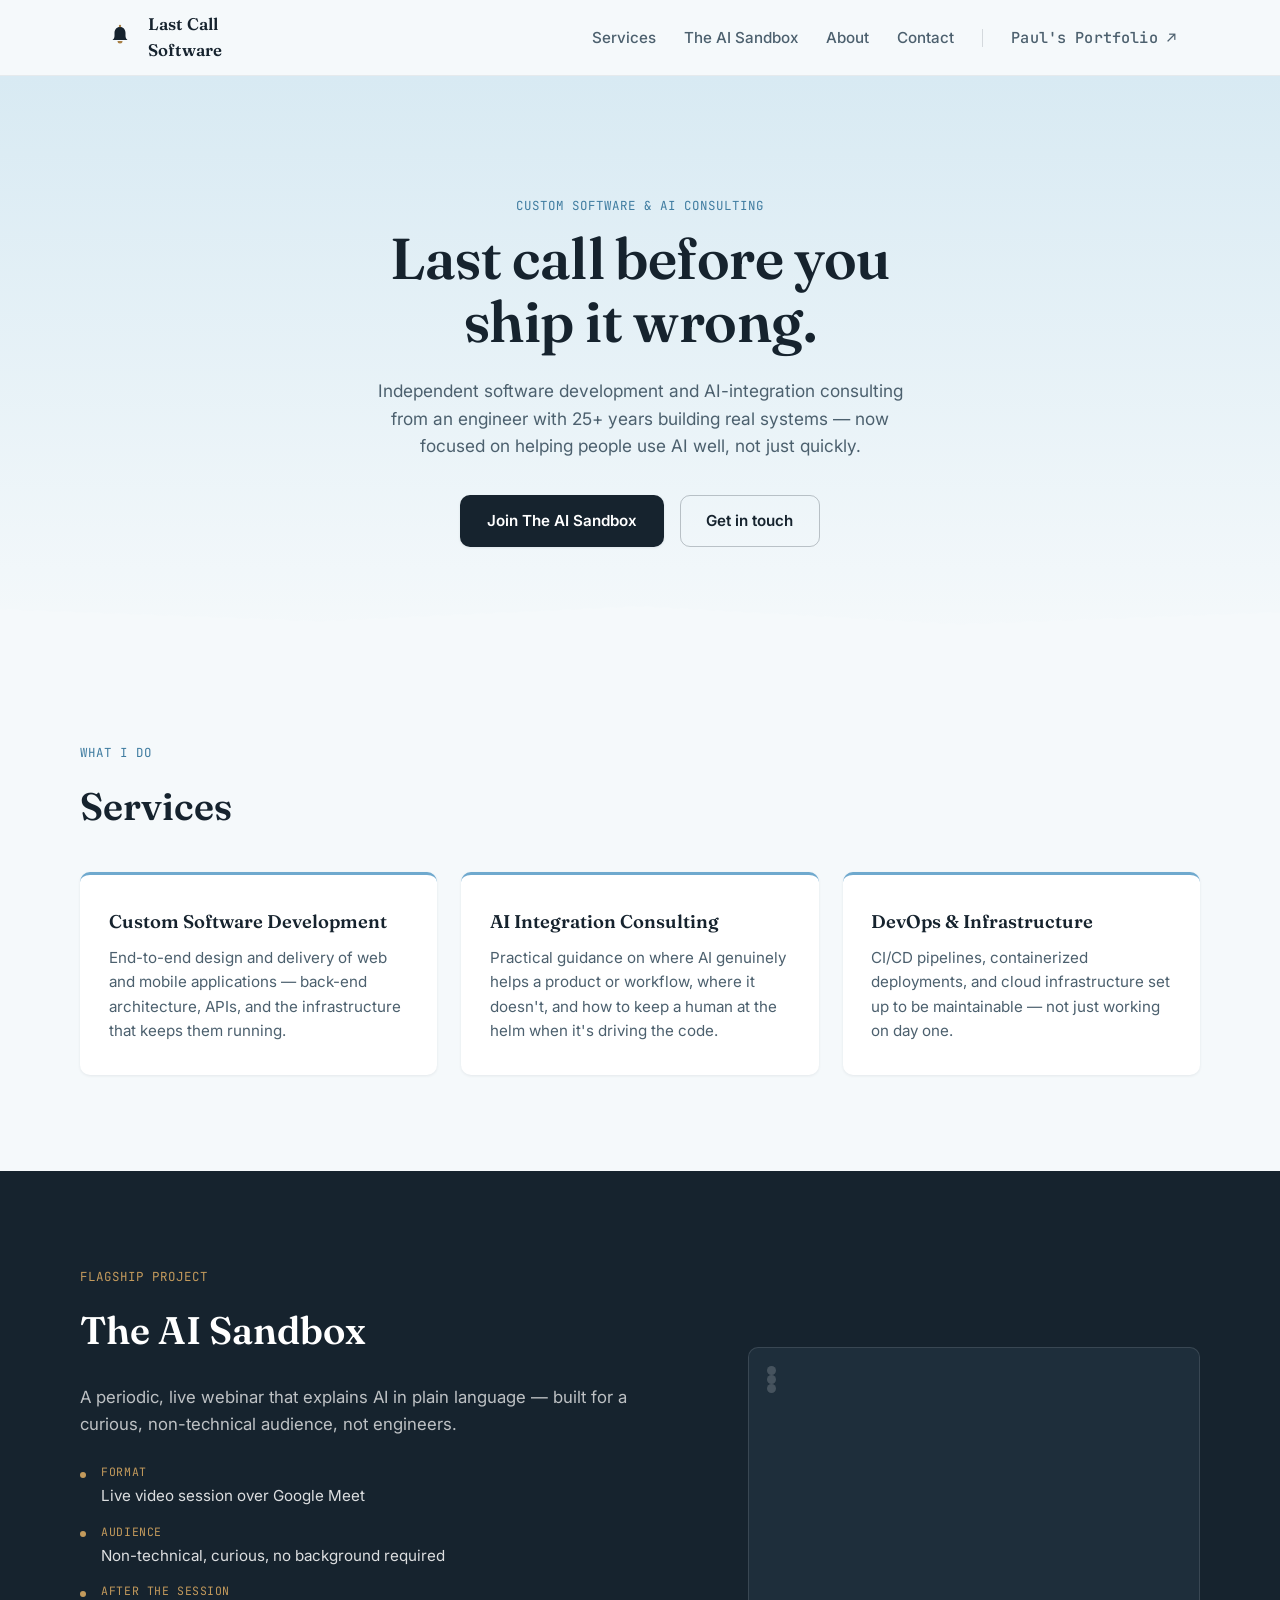
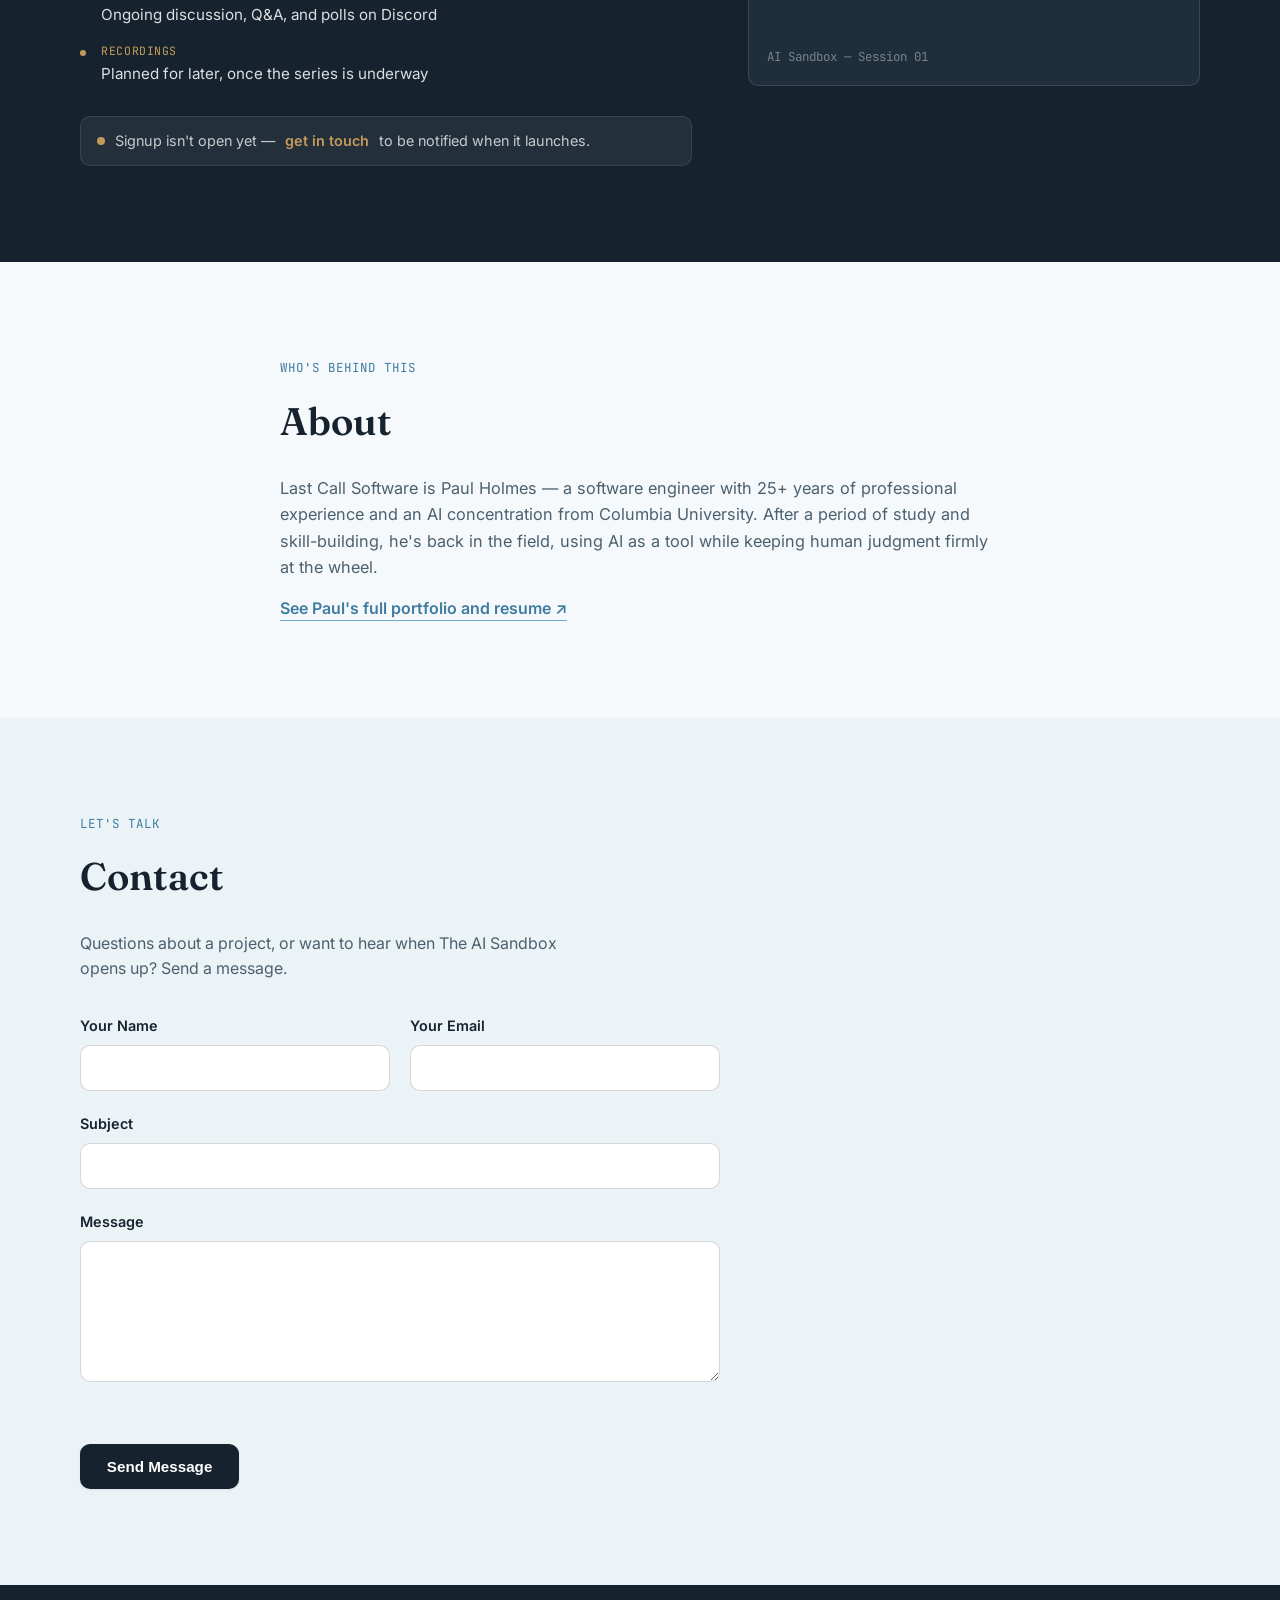
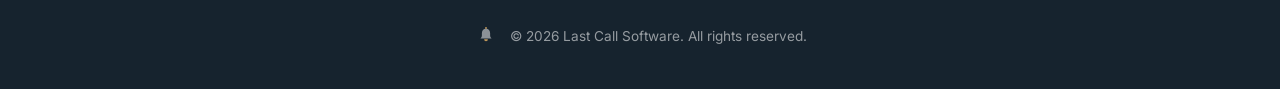
==== lastcallsoftware/index.html @ 6d175fcb "Initial commit: portfolio, lastcallsoftware, nginx" ====
<!DOCTYPE html>
<html lang="en">
<head>
<meta charset="utf-8">
<meta name="viewport" content="width=device-width, initial-scale=1.0">
<title>Last Call Software — Custom Software &amp; AI Consulting</title>
<meta name="description" content="Last Call Software: custom software development and AI-driven consulting, led by Paul Holmes. Home of The AI Sandbox webinar series.">

<link href="assets/img/lcs-icon-32x32.png" rel="icon">

<link rel="preconnect" href="https://fonts.googleapis.com">
<link rel="preconnect" href="https://fonts.gstatic.com" crossorigin>
<link href="https://fonts.googleapis.com/css2?family=Fraunces:opsz,wght@9..144,400;9..144,500;9..144,600;9..144,700&family=Inter:wght@400;500;600;700&family=JetBrains+Mono:wght@500&display=swap" rel="stylesheet">

<link href="assets/css/main.css" rel="stylesheet">

<meta name="backend-base-url" content="__BACKEND_BASE_URL__">
<meta name="turnstile-site-key" content="__TURNSTILE_SITE_KEY__">
<link rel="preconnect" href="https://challenges.cloudflare.com">
<script src="https://challenges.cloudflare.com/turnstile/v0/api.js" defer></script>
</head>
<body>

<a class="skip-link" href="#main">Skip to content</a>

<header class="site-header" id="header">
  <div class="header-inner">
    <a href="#top" class="brand">
      <span class="bell-mark" aria-hidden="true">
        <svg viewBox="0 0 64 64" class="bell-svg">
          <circle class="bell-ring bell-ring-1" cx="32" cy="24" r="14"></circle>
          <circle class="bell-ring bell-ring-2" cx="32" cy="24" r="14"></circle>
          <path class="bell-body" d="M32 10c-7 0-11 5.5-11 12v6c0 4-2 6-4 8h30c-2-2-4-4-4-8v-6c0-6.5-4-12-11-12z"></path>
          <circle class="bell-knob" cx="32" cy="8" r="2.4"></circle>
          <path class="bell-clapper" d="M27 38a5 5 0 0 0 10 0z"></path>
        </svg>
      </span>
      <span class="brand-word">
        <span class="brand-name">Last Call<br>Software</span>
      </span>
    </a>

    <nav class="site-nav" id="site-nav">
      <ul>
        <li><a href="#services">Services</a></li>
        <li><a href="#sandbox">The AI Sandbox</a></li>
        <li><a href="#about">About</a></li>
        <li><a href="#contact">Contact</a></li>
        <li class="nav-divider" aria-hidden="true"></li>
        <li><a href="https://pwholmes.lastcallsoftware.com" class="nav-external">Paul's Portfolio ↗</a></li>
      </ul>
    </nav>

    <button class="nav-toggle" id="nav-toggle" aria-label="Toggle menu" aria-expanded="false" aria-controls="site-nav">
      <span></span><span></span><span></span>
    </button>
  </div>
</header>

<main id="main">

  <!-- Hero -->
  <section class="hero" id="top">
    <div class="hero-inner">
      <p class="eyebrow">Custom software &amp; AI consulting</p>
      <h1 class="hero-headline">Last call before you<br>ship it wrong.</h1>
      <p class="hero-sub">
        Independent software development and AI-integration consulting from an engineer
        with 25+ years building real systems — now focused on helping people use AI
        well, not just quickly.
      </p>
      <div class="hero-actions">
        <a href="#sandbox" class="btn btn-primary">Join The AI Sandbox</a>
        <a href="#contact" class="btn btn-ghost">Get in touch</a>
      </div>
    </div>
    <div class="hero-wave" aria-hidden="true"></div>
  </section>

  <!-- Services -->
  <section class="section" id="services">
    <div class="section-inner">
      <p class="eyebrow">What I do</p>
      <h2 class="section-title">Services</h2>

      <div class="service-grid">
        <article class="service-card reveal">
          <h3>Custom Software Development</h3>
          <p>End-to-end design and delivery of web and mobile applications —
            back-end architecture, APIs, and the infrastructure that keeps
            them running.</p>
        </article>

        <article class="service-card reveal">
          <h3>AI Integration Consulting</h3>
          <p>Practical guidance on where AI genuinely helps a product or
            workflow, where it doesn't, and how to keep a human at the helm
            when it's driving the code.</p>
        </article>

        <article class="service-card reveal">
          <h3>DevOps &amp; Infrastructure</h3>
          <p>CI/CD pipelines, containerized deployments, and cloud
            infrastructure set up to be maintainable — not just working
            on day one.</p>
        </article>
      </div>
    </div>
  </section>

  <!-- The AI Sandbox -->
  <section class="section section-sandbox" id="sandbox">
    <div class="section-inner sandbox-inner">
      <div class="sandbox-copy">
        <p class="eyebrow">Flagship project</p>
        <h2 class="section-title">The AI Sandbox</h2>
        <p class="sandbox-lede">
          A periodic, live webinar that explains AI in plain language —
          built for a curious, non-technical audience, not engineers.
        </p>
        <ul class="sandbox-facts">
          <li><span class="fact-label">Format</span> Live video session over Google Meet</li>
          <li><span class="fact-label">Audience</span> Non-technical, curious, no background required</li>
          <li><span class="fact-label">After the session</span> Ongoing discussion, Q&amp;A, and polls on Discord</li>
          <li><span class="fact-label">Recordings</span> Planned for later, once the series is underway</li>
        </ul>
        <div class="sandbox-status">
          <span class="status-dot" aria-hidden="true"></span>
          Signup isn't open yet — <a href="#contact">get in touch</a> to be notified when it launches.
        </div>
      </div>
      <div class="sandbox-visual" aria-hidden="true">
        <div class="sandbox-frame">
          <div class="sandbox-frame-dot"></div>
          <div class="sandbox-frame-dot"></div>
          <div class="sandbox-frame-dot"></div>
          <div class="sandbox-frame-label">AI Sandbox — Session 01</div>
        </div>
      </div>
    </div>
  </section>

  <!-- About -->
  <section class="section" id="about">
    <div class="section-inner about-inner">
      <p class="eyebrow">Who's behind this</p>
      <h2 class="section-title">About</h2>
      <p class="about-text">
        Last Call Software is Paul Holmes — a software engineer with 25+ years
        of professional experience and an AI concentration from Columbia
        University. After a period of study and skill-building, he's back in
        the field, using AI as a tool while keeping human judgment firmly at
        the wheel.
      </p>
      <a href="https://pwholmes.lastcallsoftware.com" class="text-link">
        See Paul's full portfolio and resume ↗
      </a>
    </div>
  </section>

  <!-- Contact -->
  <section class="section section-contact" id="contact">
    <div class="section-inner">
      <p class="eyebrow">Let's talk</p>
      <h2 class="section-title">Contact</h2>
      <p class="contact-sub">Questions about a project, or want to hear when The AI Sandbox opens up? Send a message.</p>

      <form id="contact-form" class="contact-form">
        <div class="form-row">
          <div class="form-field">
            <label for="name-field">Your Name</label>
            <input type="text" name="name" id="name-field" required>
          </div>
          <div class="form-field">
            <label for="email-field">Your Email</label>
            <input type="email" name="email" id="email-field" required>
          </div>
        </div>

        <div class="form-field">
          <label for="subject-field">Subject</label>
          <input type="text" name="subject" id="subject-field" required>
        </div>

        <div class="form-field">
          <label for="message-field">Message</label>
          <textarea name="message" id="message-field" rows="6" required></textarea>
        </div>

        <div class="cf-turnstile" data-sitekey="__TURNSTILE_SITE_KEY__"></div>

        <div class="form-status">
          <div class="loading">Sending your message…</div>
          <div class="error-message"></div>
          <div class="sent-message">Your message has been sent. Thank you!</div>
        </div>

        <button type="submit" class="btn btn-primary">Send Message</button>
      </form>
    </div>
  </section>

</main>

<footer class="site-footer">
  <div class="footer-inner">
    <span class="bell-mark small" aria-hidden="true">
      <svg viewBox="0 0 64 64" class="bell-svg">
        <path class="bell-body" d="M32 10c-7 0-11 5.5-11 12v6c0 4-2 6-4 8h30c-2-2-4-4-4-8v-6c0-6.5-4-12-11-12z"></path>
        <circle class="bell-knob" cx="32" cy="8" r="2.4"></circle>
        <path class="bell-clapper" d="M27 38a5 5 0 0 0 10 0z"></path>
      </svg>
    </span>
    <p>© <span id="year"></span> Last Call Software. All rights reserved.</p>
  </div>
</footer>

<script src="assets/js/main.js"></script>
</body>
</html>
---- lastcallsoftware/assets/css/main.css ----
/* ==========================================================================
   Last Call Software — design tokens
   ========================================================================== */
:root {
  --color-bg:          #F5F9FB;
  --color-bg-alt:      #EBF3F7;
  --color-ink:         #16232E;
  --color-ink-soft:    #4C606E;
  --color-blue:        #6FA9CE;
  --color-blue-deep:   #3F7CA0;
  --color-blue-pale:   #D8EAF3;
  --color-brass:       #C39A5C;
  --color-brass-deep:  #A87F44;
  --color-white:       #FFFFFF;

  --font-display: "Fraunces", Georgia, serif;
  --font-body:    "Inter", -apple-system, sans-serif;
  --font-mono:    "JetBrains Mono", monospace;

  --radius: 10px;
  --shadow-sm: 0 1px 3px rgba(22, 35, 46, 0.08);
  --shadow-md: 0 8px 24px rgba(22, 35, 46, 0.10);
  --max-width: 1120px;
  --header-h: 76px;
}

* { box-sizing: border-box; }
html { scroll-behavior: smooth; scroll-padding-top: var(--header-h); }

body {
  margin: 0;
  font-family: var(--font-body);
  color: var(--color-ink);
  background: var(--color-bg);
  line-height: 1.6;
  -webkit-font-smoothing: antialiased;
}

h1, h2, h3 { font-family: var(--font-display); margin: 0; color: var(--color-ink); }

p { margin: 0 0 1em; color: var(--color-ink-soft); }
p:last-child { margin-bottom: 0; }

a { color: var(--color-blue-deep); text-decoration: none; }

.skip-link {
  position: absolute;
  left: -999px;
  top: 0;
  background: var(--color-ink);
  color: var(--color-white);
  padding: 0.75em 1.25em;
  z-index: 200;
}
.skip-link:focus { left: 1em; top: 1em; }

:focus-visible {
  outline: 2px solid var(--color-brass-deep);
  outline-offset: 3px;
}

/* ==========================================================================
   Header
   ========================================================================== */
.site-header {
  position: sticky;
  top: 0;
  z-index: 100;
  height: var(--header-h);
  background: rgba(245, 249, 251, 0.88);
  backdrop-filter: blur(10px);
  border-bottom: 1px solid rgba(22, 35, 46, 0.07);
}

.header-inner {
  max-width: var(--max-width);
  margin: 0 auto;
  height: 100%;
  padding: 0 24px;
  display: flex;
  align-items: center;
  justify-content: space-between;
  gap: 24px;
}

.brand {
  display: flex;
  align-items: center;
  gap: 12px;
  flex-shrink: 0;
}

.bell-mark { display: inline-flex; width: 32px; height: 32px; }
.bell-mark.small { width: 24px; height: 24px; }
.bell-svg { width: 100%; height: 100%; }

.bell-body { fill: var(--color-ink); }
.bell-knob { fill: var(--color-brass-deep); }
.bell-clapper { fill: var(--color-brass-deep); }

.bell-ring {
  fill: none;
  stroke: var(--color-brass);
  stroke-width: 1.4;
  opacity: 0;
  transform-origin: 32px 24px;
}

@media (prefers-reduced-motion: no-preference) {
  .bell-ring-1 { animation: ring-out 2.6s ease-out 0.6s 1; }
  .bell-ring-2 { animation: ring-out 2.6s ease-out 1.1s 1; }
}

@keyframes ring-out {
  0%   { opacity: 0.55; transform: scale(0.6); }
  100% { opacity: 0;    transform: scale(1.6); }
}

.brand-name {
  font-family: var(--font-display);
  font-weight: 600;
  font-size: 1.05rem;
  line-height: 1.15;
  color: var(--color-ink);
}

.site-nav ul {
  display: flex;
  align-items: center;
  gap: 28px;
  list-style: none;
  margin: 0;
  padding: 0;
}

.site-nav a {
  font-size: 0.95rem;
  font-weight: 500;
  color: var(--color-ink-soft);
  transition: color 0.15s ease;
}
.site-nav a:hover { color: var(--color-blue-deep); }

.nav-divider {
  width: 1px;
  height: 18px;
  background: rgba(22, 35, 46, 0.15);
}

.nav-external { font-family: var(--font-mono); font-size: 0.8rem; letter-spacing: 0.01em; }

.nav-toggle {
  display: none;
  flex-direction: column;
  justify-content: center;
  gap: 5px;
  width: 40px;
  height: 40px;
  background: none;
  border: none;
  cursor: pointer;
}
.nav-toggle span {
  display: block;
  width: 22px;
  height: 2px;
  background: var(--color-ink);
  transition: transform 0.2s ease, opacity 0.2s ease;
}

/* ==========================================================================
   Buttons
   ========================================================================== */
.btn {
  display: inline-flex;
  align-items: center;
  justify-content: center;
  padding: 0.85em 1.7em;
  border-radius: var(--radius);
  font-weight: 600;
  font-size: 0.95rem;
  border: 1.5px solid transparent;
  cursor: pointer;
  transition: transform 0.15s ease, box-shadow 0.15s ease, background 0.15s ease;
}
.btn:hover { transform: translateY(-1px); }

.btn-primary {
  background: var(--color-ink);
  color: var(--color-white);
  box-shadow: var(--shadow-sm);
}
.btn-primary:hover { background: #223342; box-shadow: var(--shadow-md); }

.btn-ghost {
  background: transparent;
  border-color: rgba(22, 35, 46, 0.25);
  color: var(--color-ink);
}
.btn-ghost:hover { border-color: var(--color-ink); }

/* ==========================================================================
   Hero
   ========================================================================== */
.hero {
  position: relative;
  padding: 120px 24px 100px;
  background: linear-gradient(180deg, var(--color-blue-pale) 0%, var(--color-bg) 100%);
  overflow: hidden;
}

.hero-inner {
  max-width: 760px;
  margin: 0 auto;
  text-align: center;
  position: relative;
  z-index: 2;
}

.eyebrow {
  font-family: var(--font-mono);
  font-size: 0.78rem;
  letter-spacing: 0.08em;
  text-transform: uppercase;
  color: var(--color-blue-deep);
  margin: 0 0 1em;
}

.hero-headline {
  font-size: clamp(2.4rem, 5vw, 3.6rem);
  font-weight: 600;
  line-height: 1.08;
  letter-spacing: -0.01em;
}

.hero-sub {
  margin: 1.4em auto 0;
  max-width: 560px;
  font-size: 1.08rem;
}

.hero-actions {
  margin-top: 2.2em;
  display: flex;
  justify-content: center;
  gap: 16px;
  flex-wrap: wrap;
}

.hero-wave {
  position: absolute;
  bottom: -1px;
  left: 0;
  right: 0;
  height: 60px;
  background: var(--color-bg);
  clip-path: polygon(0 100%, 100% 100%, 100% 40%, 75% 60%, 50% 30%, 25% 55%, 0 35%);
}

/* ==========================================================================
   Sections (generic)
   ========================================================================== */
.section { padding: 96px 24px; }
.section-inner { max-width: var(--max-width); margin: 0 auto; }

.section-title {
  font-size: clamp(1.9rem, 3vw, 2.4rem);
  font-weight: 600;
  margin-bottom: 0.6em;
}

/* ==========================================================================
   Services
   ========================================================================== */
.service-grid {
  margin-top: 2.2em;
  display: grid;
  grid-template-columns: repeat(3, 1fr);
  gap: 24px;
}

.service-card {
  background: var(--color-white);
  border-radius: var(--radius);
  padding: 2em 1.8em;
  box-shadow: var(--shadow-sm);
  border-top: 3px solid var(--color-blue);
  opacity: 0;
  transform: translateY(16px);
  transition: opacity 0.5s ease, transform 0.5s ease;
}
.service-card.in-view { opacity: 1; transform: translateY(0); }

.service-card h3 {
  font-size: 1.15rem;
  font-weight: 600;
  margin-bottom: 0.5em;
}

.service-card p { font-size: 0.95rem; margin: 0; }

/* ==========================================================================
   AI Sandbox
   ========================================================================== */
.section-sandbox {
  background: var(--color-ink);
  color: var(--color-white);
}
.section-sandbox .eyebrow { color: var(--color-brass); }
.section-sandbox .section-title { color: var(--color-white); }
.section-sandbox p { color: rgba(255,255,255,0.72); }

.sandbox-inner {
  display: grid;
  grid-template-columns: 1.15fr 0.85fr;
  gap: 56px;
  align-items: center;
}

.sandbox-lede { font-size: 1.05rem; }

.sandbox-facts {
  list-style: none;
  margin: 1.6em 0 1.8em;
  padding: 0;
  display: grid;
  gap: 0.9em;
}
.sandbox-facts li {
  padding-left: 1.4em;
  position: relative;
  font-size: 0.95rem;
  color: rgba(255,255,255,0.85);
}
.sandbox-facts li::before {
  content: "";
  position: absolute;
  left: 0;
  top: 0.55em;
  width: 6px;
  height: 6px;
  border-radius: 50%;
  background: var(--color-brass);
}
.fact-label {
  font-family: var(--font-mono);
  font-size: 0.72rem;
  letter-spacing: 0.05em;
  text-transform: uppercase;
  color: var(--color-brass);
  display: block;
  margin-bottom: 0.2em;
}

.sandbox-status {
  display: flex;
  align-items: center;
  gap: 10px;
  font-size: 0.9rem;
  color: rgba(255,255,255,0.75);
  padding: 0.9em 1.1em;
  background: rgba(255,255,255,0.06);
  border-radius: var(--radius);
  border: 1px solid rgba(255,255,255,0.1);
}
.sandbox-status a { color: var(--color-brass); font-weight: 600; }

.status-dot {
  width: 8px;
  height: 8px;
  border-radius: 50%;
  background: var(--color-brass);
  flex-shrink: 0;
}
@media (prefers-reduced-motion: no-preference) {
  .status-dot { animation: pulse 2s ease-in-out infinite; }
}
@keyframes pulse {
  0%, 100% { opacity: 1; }
  50% { opacity: 0.35; }
}

.sandbox-frame {
  background: #1E2E3B;
  border: 1px solid rgba(255,255,255,0.12);
  border-radius: var(--radius);
  padding: 18px;
  aspect-ratio: 4 / 3;
  display: flex;
  flex-direction: column;
}
.sandbox-frame-dot {
  width: 9px;
  height: 9px;
  border-radius: 50%;
  background: rgba(255,255,255,0.18);
  display: inline-block;
  margin-right: 6px;
}
.sandbox-frame-label {
  margin-top: auto;
  font-family: var(--font-mono);
  font-size: 0.78rem;
  color: rgba(255,255,255,0.4);
}

/* ==========================================================================
   About
   ========================================================================== */
.about-inner { max-width: 720px; }
.about-text { font-size: 1.02rem; }
.text-link {
  font-weight: 600;
  border-bottom: 1.5px solid var(--color-blue);
  padding-bottom: 2px;
}

/* ==========================================================================
   Contact
   ========================================================================== */
.section-contact { background: var(--color-bg-alt); }
.contact-sub { max-width: 520px; margin-bottom: 2em; }

.contact-form {
  max-width: 640px;
  display: grid;
  gap: 1.3em;
}

.form-row {
  display: grid;
  grid-template-columns: 1fr 1fr;
  gap: 1.3em;
}

.form-field { display: grid; gap: 0.5em; }
.form-field label { font-size: 0.9rem; font-weight: 600; color: var(--color-ink); }

.form-field input,
.form-field textarea {
  font-family: var(--font-body);
  font-size: 0.98rem;
  padding: 0.8em 1em;
  border: 1.5px solid rgba(22, 35, 46, 0.18);
  border-radius: var(--radius);
  background: var(--color-white);
  color: var(--color-ink);
  resize: vertical;
}
.form-field input:focus,
.form-field textarea:focus {
  border-color: var(--color-blue-deep);
  outline: none;
}

.form-status .loading,
.form-status .error-message,
.form-status .sent-message {
  display: none;
  font-size: 0.9rem;
  padding: 0.7em 1em;
  border-radius: var(--radius);
}
.form-status .loading { background: var(--color-blue-pale); color: var(--color-blue-deep); }
.form-status .error-message { background: #FBE3E3; color: #A23636; }
.form-status .sent-message { background: #DFF3E6; color: #2E7D4F; }

.contact-form button { justify-self: start; }

/* ==========================================================================
   Footer
   ========================================================================== */
.site-footer {
  padding: 40px 24px;
  background: var(--color-ink);
}
.footer-inner {
  max-width: var(--max-width);
  margin: 0 auto;
  display: flex;
  align-items: center;
  justify-content: center;
  gap: 12px;
}
.footer-inner .bell-body { fill: rgba(255,255,255,0.5); }
.footer-inner .bell-knob,
.footer-inner .bell-clapper { fill: var(--color-brass); }
.footer-inner p { color: rgba(255,255,255,0.55); font-size: 0.85rem; margin: 0; }

/* ==========================================================================
   Responsive
   ========================================================================== */
@media (max-width: 900px) {
  .sandbox-inner { grid-template-columns: 1fr; }
  .sandbox-visual { order: -1; max-width: 320px; }
  .service-grid { grid-template-columns: 1fr; }
}

@media (max-width: 760px) {
  .site-nav {
    position: fixed;
    inset: var(--header-h) 0 auto 0;
    background: var(--color-bg);
    border-bottom: 1px solid rgba(22, 35, 46, 0.08);
    transform: translateY(-8px);
    opacity: 0;
    pointer-events: none;
    transition: opacity 0.2s ease, transform 0.2s ease;
  }
  .site-nav.open {
    opacity: 1;
    transform: translateY(0);
    pointer-events: auto;
  }
  .site-nav ul {
    flex-direction: column;
    align-items: flex-start;
    padding: 20px 24px 28px;
    gap: 18px;
  }
  .nav-divider { display: none; }
  .nav-toggle { display: flex; }

  .hero { padding: 96px 20px 80px; }
  .form-row { grid-template-columns: 1fr; }
}
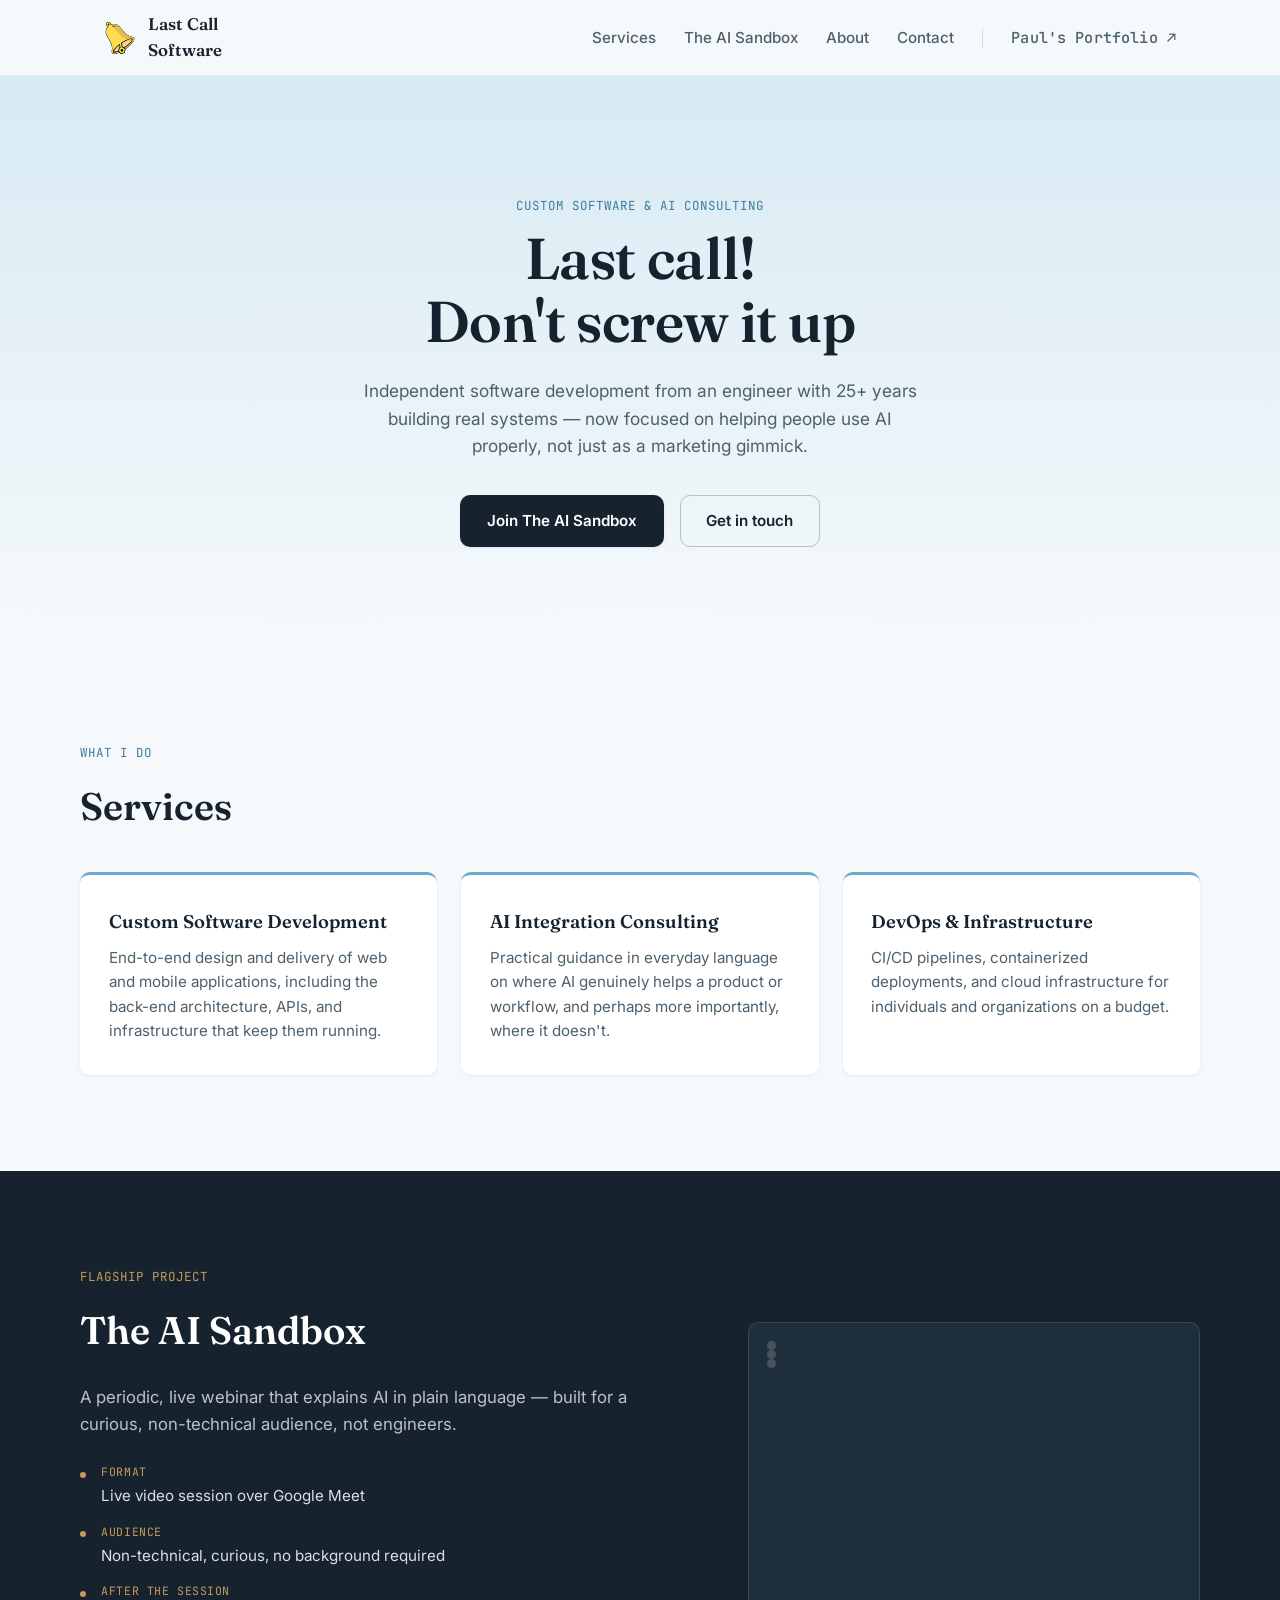
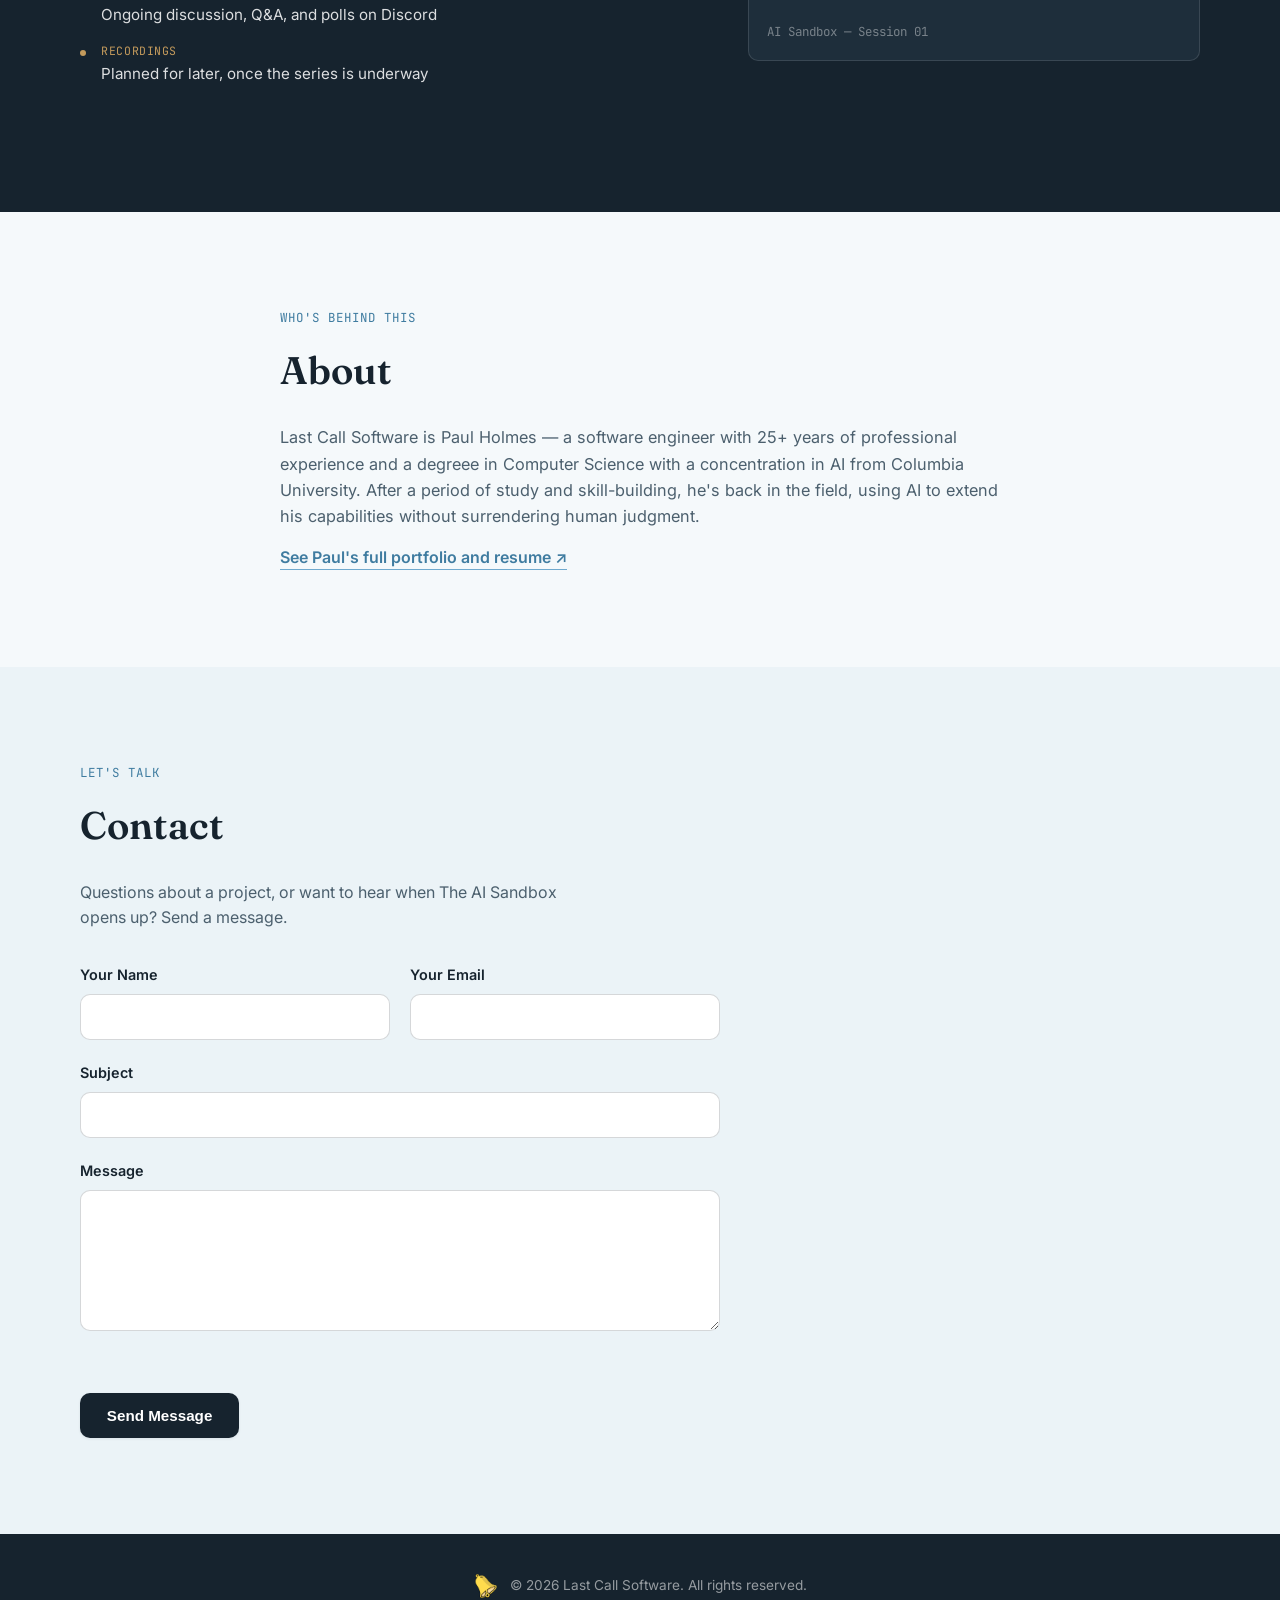
==== commit b8cd50a4: "update company website" ====
--- a/lastcallsoftware/index.html
+++ b/lastcallsoftware/index.html
@@ -27,13 +27,7 @@
   <div class="header-inner">
     <a href="#top" class="brand">
       <span class="bell-mark" aria-hidden="true">
-        <svg viewBox="0 0 64 64" class="bell-svg">
-          <circle class="bell-ring bell-ring-1" cx="32" cy="24" r="14"></circle>
-          <circle class="bell-ring bell-ring-2" cx="32" cy="24" r="14"></circle>
-          <path class="bell-body" d="M32 10c-7 0-11 5.5-11 12v6c0 4-2 6-4 8h30c-2-2-4-4-4-8v-6c0-6.5-4-12-11-12z"></path>
-          <circle class="bell-knob" cx="32" cy="8" r="2.4"></circle>
-          <path class="bell-clapper" d="M27 38a5 5 0 0 0 10 0z"></path>
-        </svg>
+        <img src="assets/img/lcs-icon-32x32.png" alt="" class="bell-svg">
       </span>
       <span class="brand-word">
         <span class="brand-name">Last Call<br>Software</span>
@@ -63,11 +57,11 @@
   <section class="hero" id="top">
     <div class="hero-inner">
       <p class="eyebrow">Custom software &amp; AI consulting</p>
-      <h1 class="hero-headline">Last call before you<br>ship it wrong.</h1>
+      <h1 class="hero-headline">Last call!<br>Don't screw it up</h1>
       <p class="hero-sub">
-        Independent software development and AI-integration consulting from an engineer
-        with 25+ years building real systems — now focused on helping people use AI
-        well, not just quickly.
+        Independent software development from an engineer with 25+ years building
+        real systems — now focused on helping people use AI properly, not just as
+        a marketing gimmick.
       </p>
       <div class="hero-actions">
         <a href="#sandbox" class="btn btn-primary">Join The AI Sandbox</a>
@@ -86,23 +80,21 @@
       <div class="service-grid">
         <article class="service-card reveal">
           <h3>Custom Software Development</h3>
-          <p>End-to-end design and delivery of web and mobile applications —
-            back-end architecture, APIs, and the infrastructure that keeps
-            them running.</p>
+          <p>End-to-end design and delivery of web and mobile applications, 
+            including the back-end architecture, APIs, and infrastructure 
+            that keep them running.</p>
         </article>
 
         <article class="service-card reveal">
           <h3>AI Integration Consulting</h3>
-          <p>Practical guidance on where AI genuinely helps a product or
-            workflow, where it doesn't, and how to keep a human at the helm
-            when it's driving the code.</p>
+          <p>Practical guidance in everyday language on where AI genuinely helps
+            a product or workflow, and perhaps more importantly, where it doesn't.</p>
         </article>
 
         <article class="service-card reveal">
           <h3>DevOps &amp; Infrastructure</h3>
-          <p>CI/CD pipelines, containerized deployments, and cloud
-            infrastructure set up to be maintainable — not just working
-            on day one.</p>
+          <p>CI/CD pipelines, containerized deployments, and cloud infrastructure 
+            for individuals and organizations on a budget.</p>
         </article>
       </div>
     </div>
@@ -124,10 +116,6 @@
           <li><span class="fact-label">After the session</span> Ongoing discussion, Q&amp;A, and polls on Discord</li>
           <li><span class="fact-label">Recordings</span> Planned for later, once the series is underway</li>
         </ul>
-        <div class="sandbox-status">
-          <span class="status-dot" aria-hidden="true"></span>
-          Signup isn't open yet — <a href="#contact">get in touch</a> to be notified when it launches.
-        </div>
       </div>
       <div class="sandbox-visual" aria-hidden="true">
         <div class="sandbox-frame">
@@ -147,10 +135,10 @@
       <h2 class="section-title">About</h2>
       <p class="about-text">
         Last Call Software is Paul Holmes — a software engineer with 25+ years
-        of professional experience and an AI concentration from Columbia
-        University. After a period of study and skill-building, he's back in
-        the field, using AI as a tool while keeping human judgment firmly at
-        the wheel.
+        of professional experience and a degreee in Computer Science with a 
+        concentration in AI from Columbia University.
+        After a period of study and skill-building, he's back in the field,
+        using AI to extend his capabilities without surrendering human judgment.
       </p>
       <a href="https://pwholmes.lastcallsoftware.com" class="text-link">
         See Paul's full portfolio and resume ↗
@@ -205,11 +193,7 @@
 <footer class="site-footer">
   <div class="footer-inner">
     <span class="bell-mark small" aria-hidden="true">
-      <svg viewBox="0 0 64 64" class="bell-svg">
-        <path class="bell-body" d="M32 10c-7 0-11 5.5-11 12v6c0 4-2 6-4 8h30c-2-2-4-4-4-8v-6c0-6.5-4-12-11-12z"></path>
-        <circle class="bell-knob" cx="32" cy="8" r="2.4"></circle>
-        <path class="bell-clapper" d="M27 38a5 5 0 0 0 10 0z"></path>
-      </svg>
+      <img src="assets/img/lcs-icon-32x32.png" alt="" class="bell-svg">
     </span>
     <p>© <span id="year"></span> Last Call Software. All rights reserved.</p>
   </div>
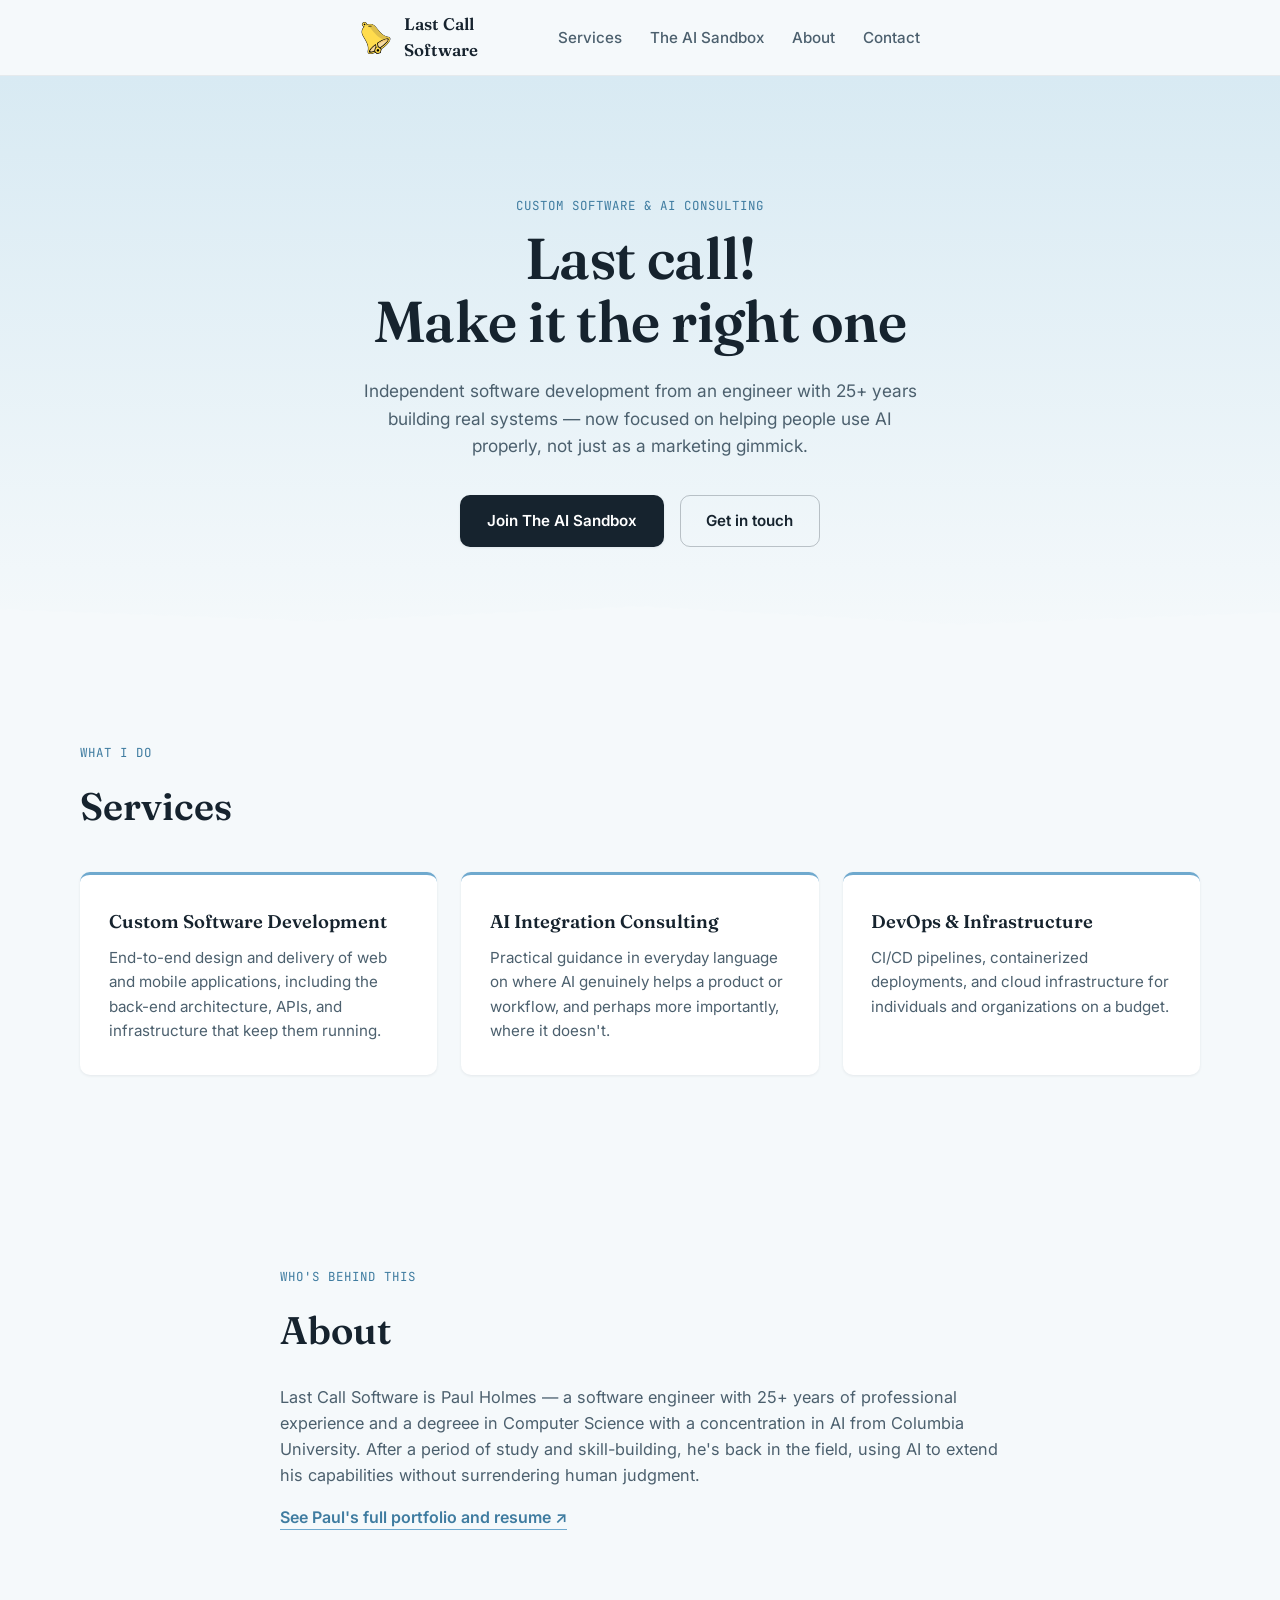
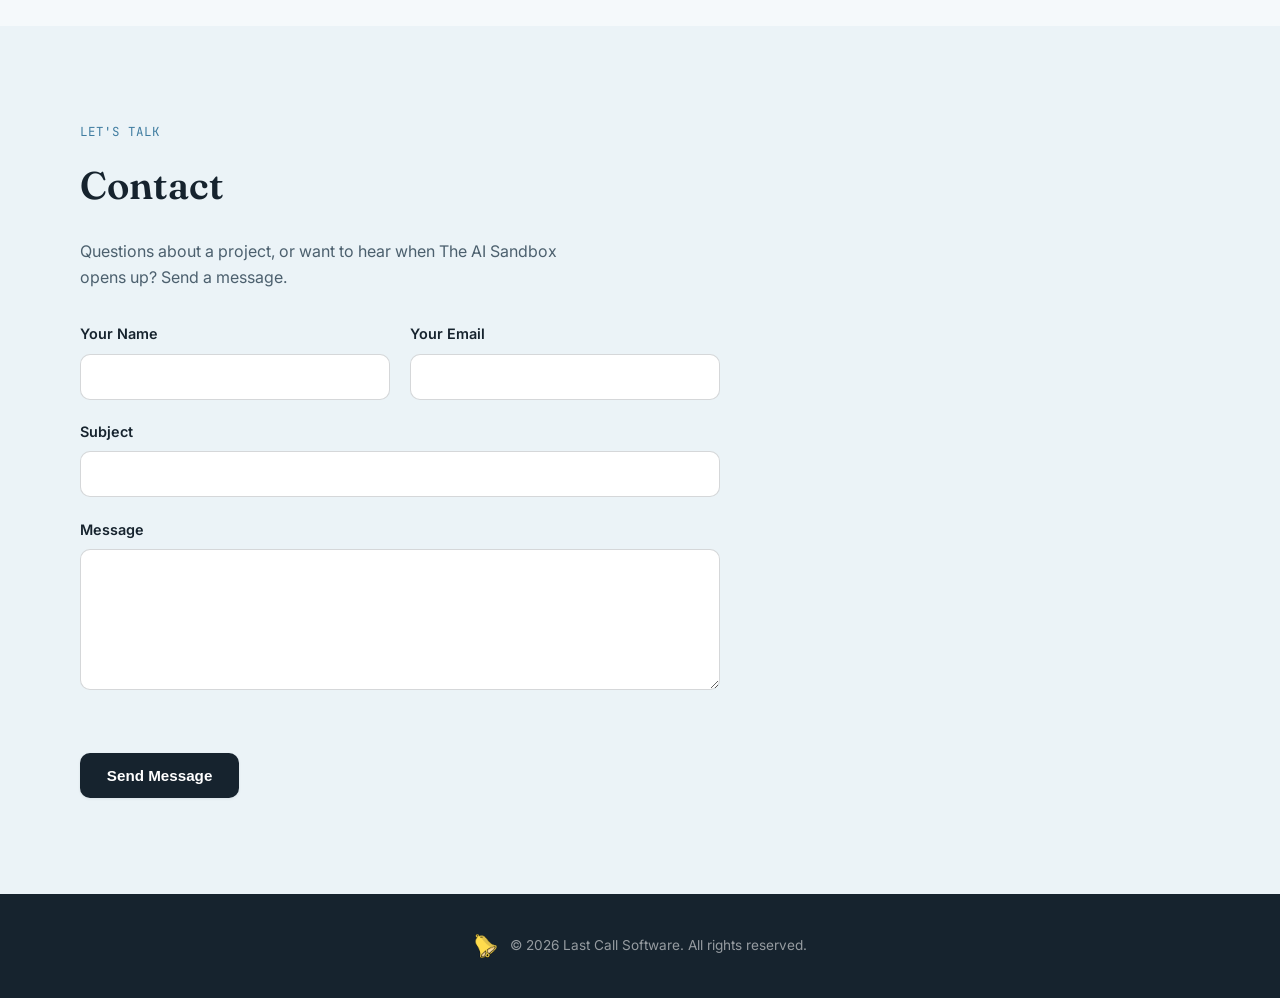
==== commit 73d47db1: "Add AI Sandbox page with episode archive and styling" ====
--- a/lastcallsoftware/index.html
+++ b/lastcallsoftware/index.html
@@ -3,7 +3,7 @@
 <head>
 <meta charset="utf-8">
 <meta name="viewport" content="width=device-width, initial-scale=1.0">
-<title>Last Call Software — Custom Software &amp; AI Consulting</title>
+<title>Last Call Software — Custom Software & AI Consulting</title>
 <meta name="description" content="Last Call Software: custom software development and AI-driven consulting, led by Paul Holmes. Home of The AI Sandbox webinar series.">
 
 <link href="assets/img/lcs-icon-32x32.png" rel="icon">
@@ -37,11 +37,9 @@
     <nav class="site-nav" id="site-nav">
       <ul>
         <li><a href="#services">Services</a></li>
-        <li><a href="#sandbox">The AI Sandbox</a></li>
+        <li><a href="ai-sandbox.html">The AI Sandbox</a></li>
         <li><a href="#about">About</a></li>
         <li><a href="#contact">Contact</a></li>
-        <li class="nav-divider" aria-hidden="true"></li>
-        <li><a href="https://pwholmes.lastcallsoftware.com" class="nav-external">Paul's Portfolio ↗</a></li>
       </ul>
     </nav>
 
@@ -56,15 +54,15 @@
   <!-- Hero -->
   <section class="hero" id="top">
     <div class="hero-inner">
-      <p class="eyebrow">Custom software &amp; AI consulting</p>
-      <h1 class="hero-headline">Last call!<br>Don't screw it up</h1>
+      <p class="eyebrow">Custom software & AI consulting</p>
+      <h1 class="hero-headline">Last call!<br>Make it the right one</h1>
       <p class="hero-sub">
         Independent software development from an engineer with 25+ years building
         real systems — now focused on helping people use AI properly, not just as
         a marketing gimmick.
       </p>
       <div class="hero-actions">
-        <a href="#sandbox" class="btn btn-primary">Join The AI Sandbox</a>
+        <a href="ai-sandbox.html" class="btn btn-primary">Join The AI Sandbox</a>
         <a href="#contact" class="btn btn-ghost">Get in touch</a>
       </div>
     </div>
@@ -92,38 +90,10 @@
         </article>
 
         <article class="service-card reveal">
-          <h3>DevOps &amp; Infrastructure</h3>
+          <h3>DevOps & Infrastructure</h3>
           <p>CI/CD pipelines, containerized deployments, and cloud infrastructure 
             for individuals and organizations on a budget.</p>
         </article>
-      </div>
-    </div>
-  </section>
-
-  <!-- The AI Sandbox -->
-  <section class="section section-sandbox" id="sandbox">
-    <div class="section-inner sandbox-inner">
-      <div class="sandbox-copy">
-        <p class="eyebrow">Flagship project</p>
-        <h2 class="section-title">The AI Sandbox</h2>
-        <p class="sandbox-lede">
-          A periodic, live webinar that explains AI in plain language —
-          built for a curious, non-technical audience, not engineers.
-        </p>
-        <ul class="sandbox-facts">
-          <li><span class="fact-label">Format</span> Live video session over Google Meet</li>
-          <li><span class="fact-label">Audience</span> Non-technical, curious, no background required</li>
-          <li><span class="fact-label">After the session</span> Ongoing discussion, Q&amp;A, and polls on Discord</li>
-          <li><span class="fact-label">Recordings</span> Planned for later, once the series is underway</li>
-        </ul>
-      </div>
-      <div class="sandbox-visual" aria-hidden="true">
-        <div class="sandbox-frame">
-          <div class="sandbox-frame-dot"></div>
-          <div class="sandbox-frame-dot"></div>
-          <div class="sandbox-frame-dot"></div>
-          <div class="sandbox-frame-label">AI Sandbox — Session 01</div>
-        </div>
       </div>
     </div>
   </section>
--- a/lastcallsoftware/assets/css/main.css
+++ b/lastcallsoftware/assets/css/main.css
@@ -79,8 +79,8 @@
   padding: 0 24px;
   display: flex;
   align-items: center;
-  justify-content: space-between;
-  gap: 24px;
+  justify-content: center;
+  gap: 32px;
 }
 
 .brand {
@@ -122,6 +122,10 @@
   font-size: 1.05rem;
   line-height: 1.15;
   color: var(--color-ink);
+}
+
+.site-nav {
+  margin-left: 48px;
 }
 
 .site-nav ul {
@@ -199,6 +203,13 @@
 }
 .btn-ghost:hover { border-color: var(--color-ink); }
 
+.btn-brass {
+  background: var(--color-brass);
+  color: var(--color-ink);
+  box-shadow: var(--shadow-sm);
+}
+.btn-brass:hover { background: var(--color-brass-deep); box-shadow: var(--shadow-md); }
+
 /* ==========================================================================
    Hero
    ========================================================================== */
@@ -318,6 +329,10 @@
 }
 
 .sandbox-lede { font-size: 1.05rem; }
+
+.sandbox-cta {
+  margin-top: 1.4em !important;
+}
 
 .sandbox-facts {
   list-style: none;
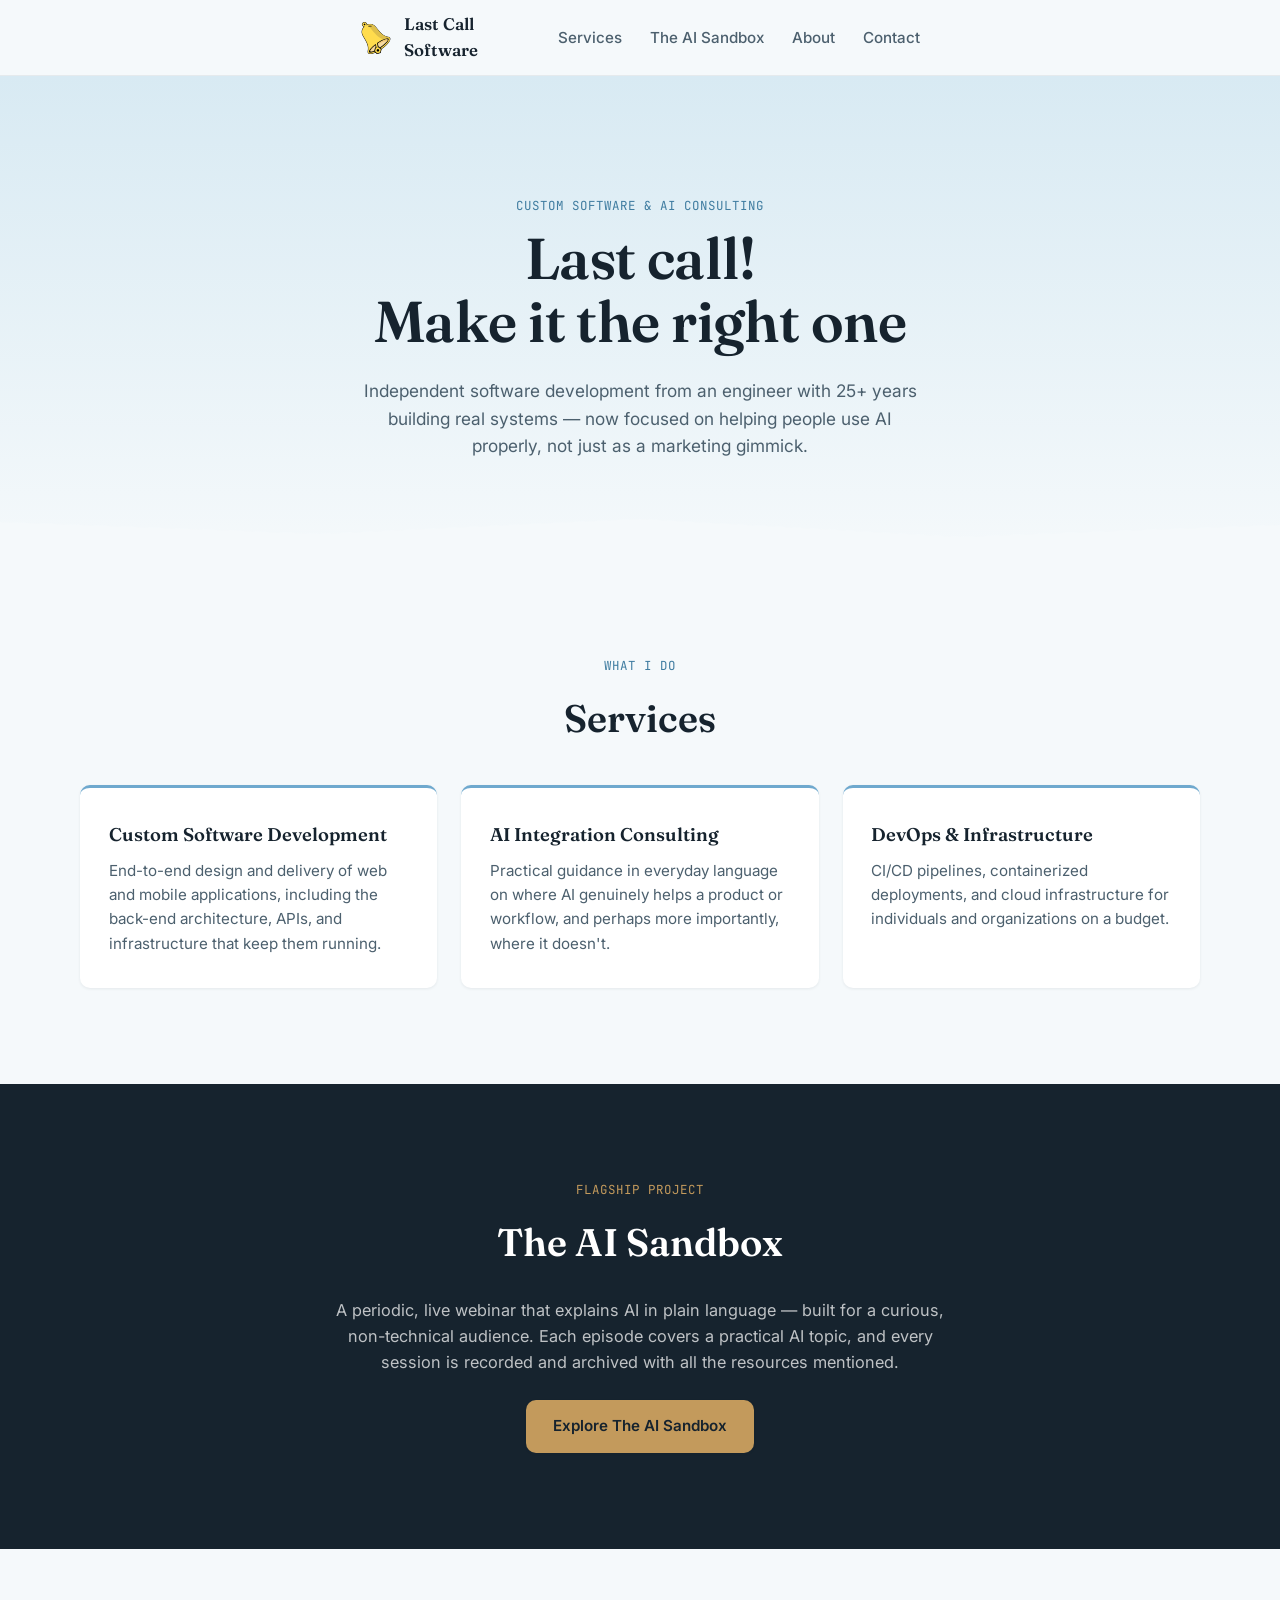
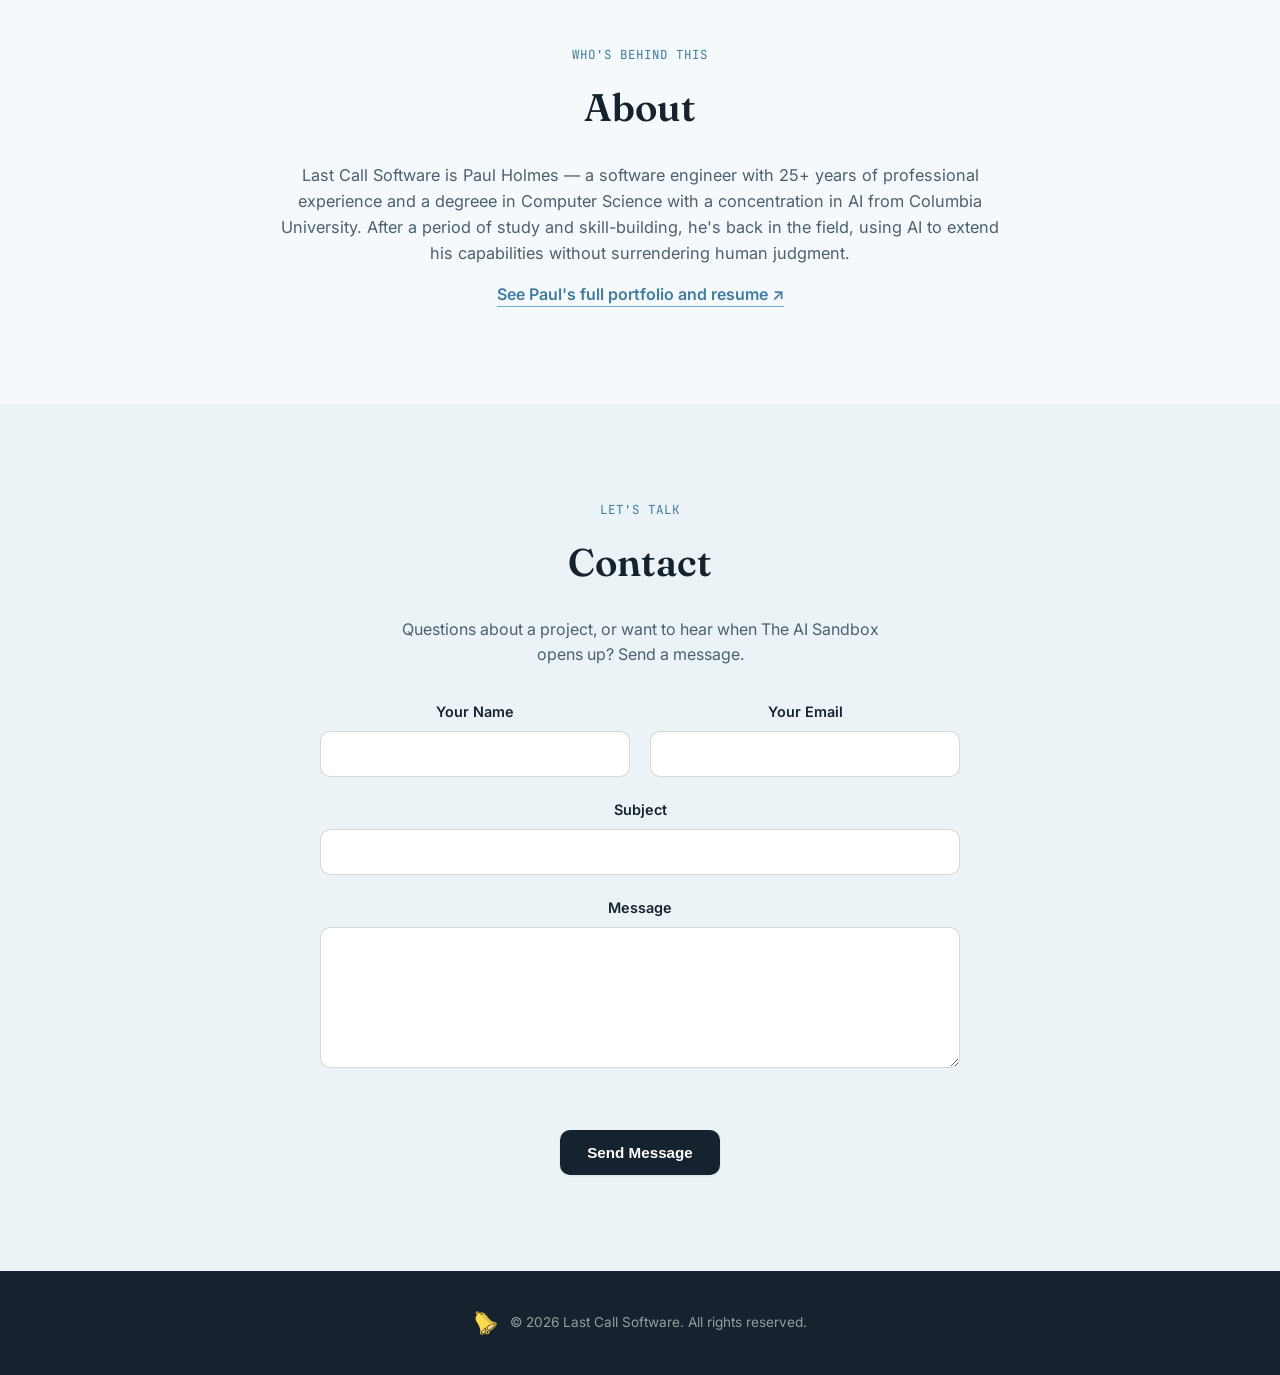
==== commit 53b7be08: "Refactor AI Sandbox links and add new section with styling; update favicon" ====
--- a/lastcallsoftware/index.html
+++ b/lastcallsoftware/index.html
@@ -37,7 +37,7 @@
     <nav class="site-nav" id="site-nav">
       <ul>
         <li><a href="#services">Services</a></li>
-        <li><a href="ai-sandbox.html">The AI Sandbox</a></li>
+        <li><a href="#sandbox">The AI Sandbox</a></li>
         <li><a href="#about">About</a></li>
         <li><a href="#contact">Contact</a></li>
       </ul>
@@ -61,10 +61,6 @@
         real systems — now focused on helping people use AI properly, not just as
         a marketing gimmick.
       </p>
-      <div class="hero-actions">
-        <a href="ai-sandbox.html" class="btn btn-primary">Join The AI Sandbox</a>
-        <a href="#contact" class="btn btn-ghost">Get in touch</a>
-      </div>
     </div>
     <div class="hero-wave" aria-hidden="true"></div>
   </section>
@@ -95,6 +91,20 @@
             for individuals and organizations on a budget.</p>
         </article>
       </div>
+    </div>
+  </section>
+
+  <!-- The AI Sandbox -->
+  <section class="section section-sandbox-feat" id="sandbox">
+    <div class="section-inner">
+      <p class="eyebrow">Flagship project</p>
+      <h2 class="section-title">The AI Sandbox</h2>
+      <p class="sandbox-lead">
+        A periodic, live webinar that explains AI in plain language — built for a
+        curious, non-technical audience. Each episode covers a practical AI topic,
+        and every session is recorded and archived with all the resources mentioned.
+      </p>
+      <a href="ai-sandbox.html" class="btn btn-brass">Explore The AI Sandbox</a>
     </div>
   </section>
 
--- a/lastcallsoftware/assets/css/main.css
+++ b/lastcallsoftware/assets/css/main.css
@@ -283,7 +283,9 @@
 /* ==========================================================================
    Services
    ========================================================================== */
+#services { text-align: center; }
 .service-grid {
+  text-align: left;
   margin-top: 2.2em;
   display: grid;
   grid-template-columns: repeat(3, 1fr);
@@ -420,8 +422,27 @@
 }
 
 /* ==========================================================================
+   The AI Sandbox (featured on homepage)
+   ========================================================================== */
+.section-sandbox-feat {
+  background: var(--color-ink);
+  text-align: center;
+}
+.section-sandbox-feat .eyebrow { color: var(--color-brass); }
+.section-sandbox-feat .section-title { color: var(--color-white); }
+.section-sandbox-feat p { color: rgba(255,255,255,0.72); }
+.section-sandbox-feat .btn { margin-top: 0.6em; }
+.sandbox-lead {
+  max-width: 640px;
+  margin-left: auto;
+  margin-right: auto;
+  font-size: 1.02rem;
+}
+
+/* ==========================================================================
    About
    ========================================================================== */
+#about { text-align: center; }
 .about-inner { max-width: 720px; }
 .about-text { font-size: 1.02rem; }
 .text-link {
@@ -433,11 +454,13 @@
 /* ==========================================================================
    Contact
    ========================================================================== */
+#contact { text-align: center; }
 .section-contact { background: var(--color-bg-alt); }
-.contact-sub { max-width: 520px; margin-bottom: 2em; }
+.contact-sub { max-width: 520px; margin-bottom: 2em; margin-left: auto; margin-right: auto; }
 
 .contact-form {
   max-width: 640px;
+  margin: 0 auto;
   display: grid;
   gap: 1.3em;
 }
@@ -480,7 +503,7 @@
 .form-status .error-message { background: #FBE3E3; color: #A23636; }
 .form-status .sent-message { background: #DFF3E6; color: #2E7D4F; }
 
-.contact-form button { justify-self: start; }
+.contact-form button { justify-self: center; }
 
 /* ==========================================================================
    Footer
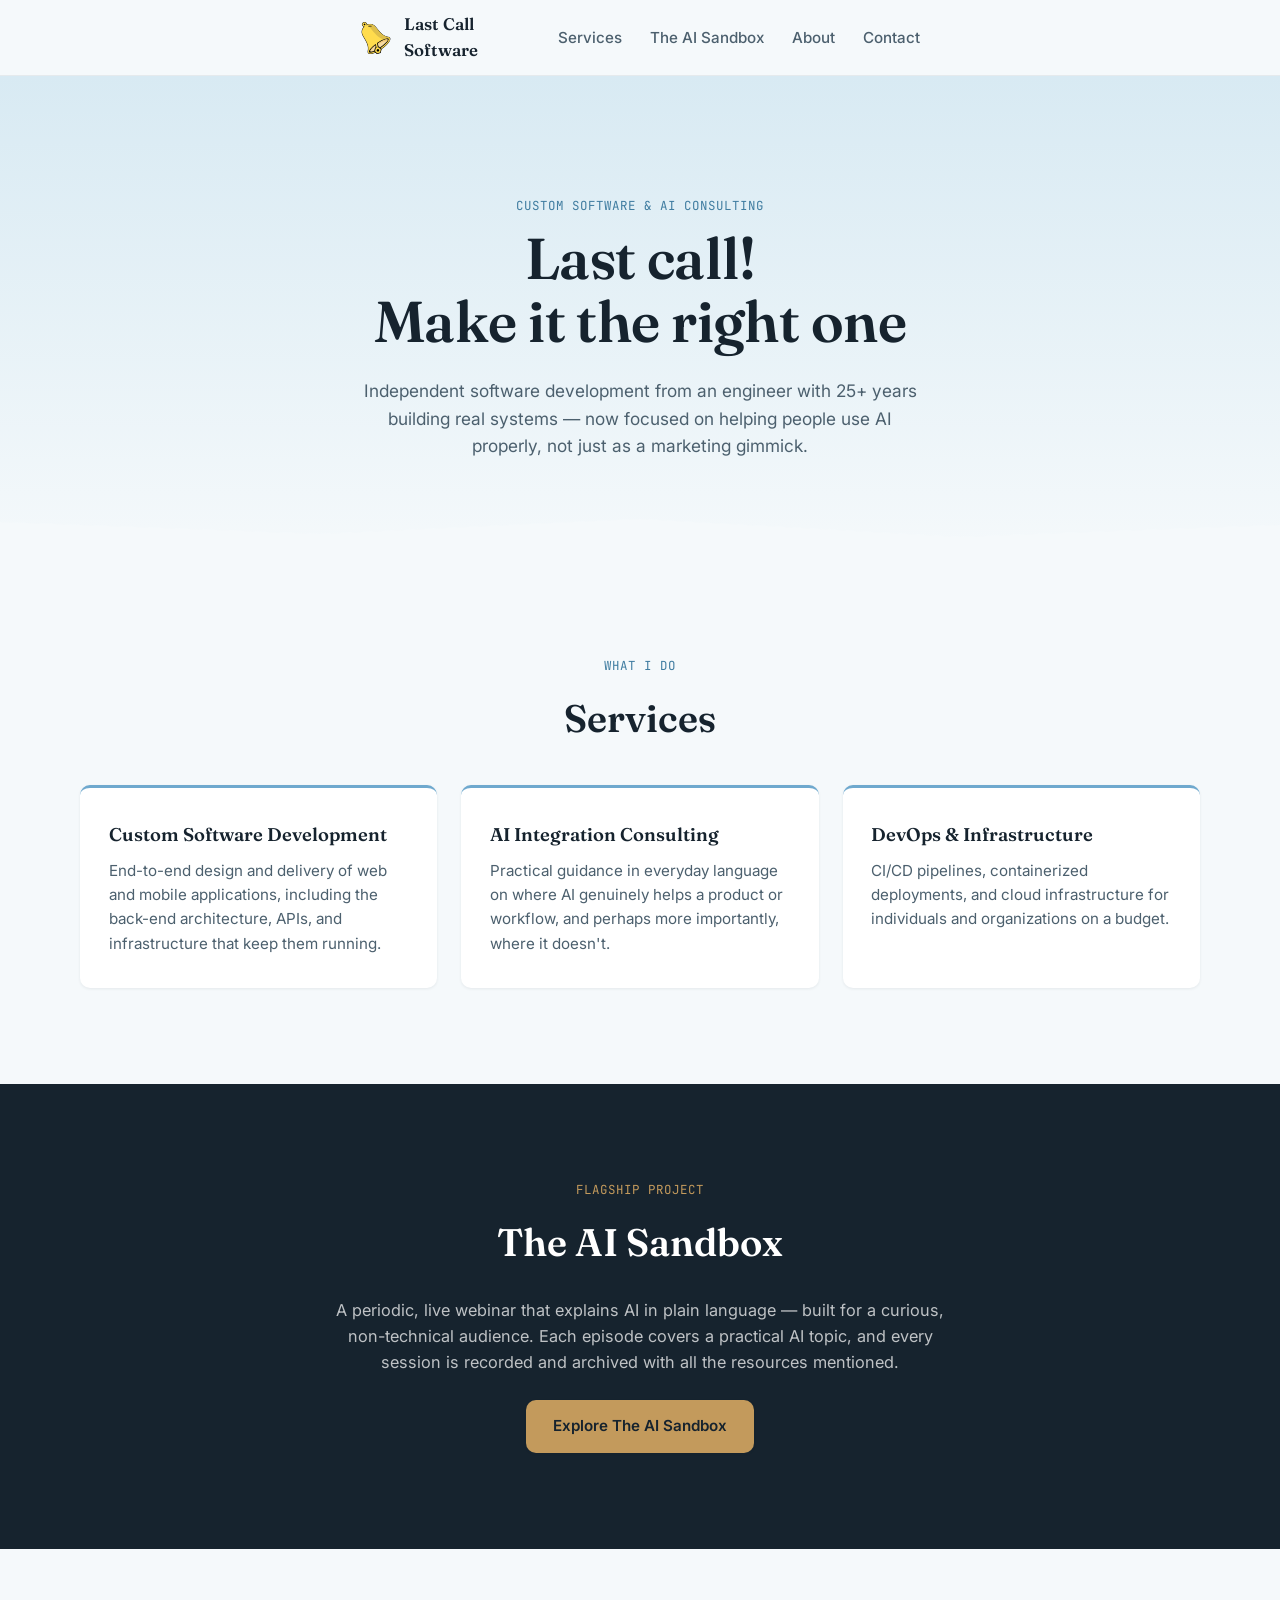
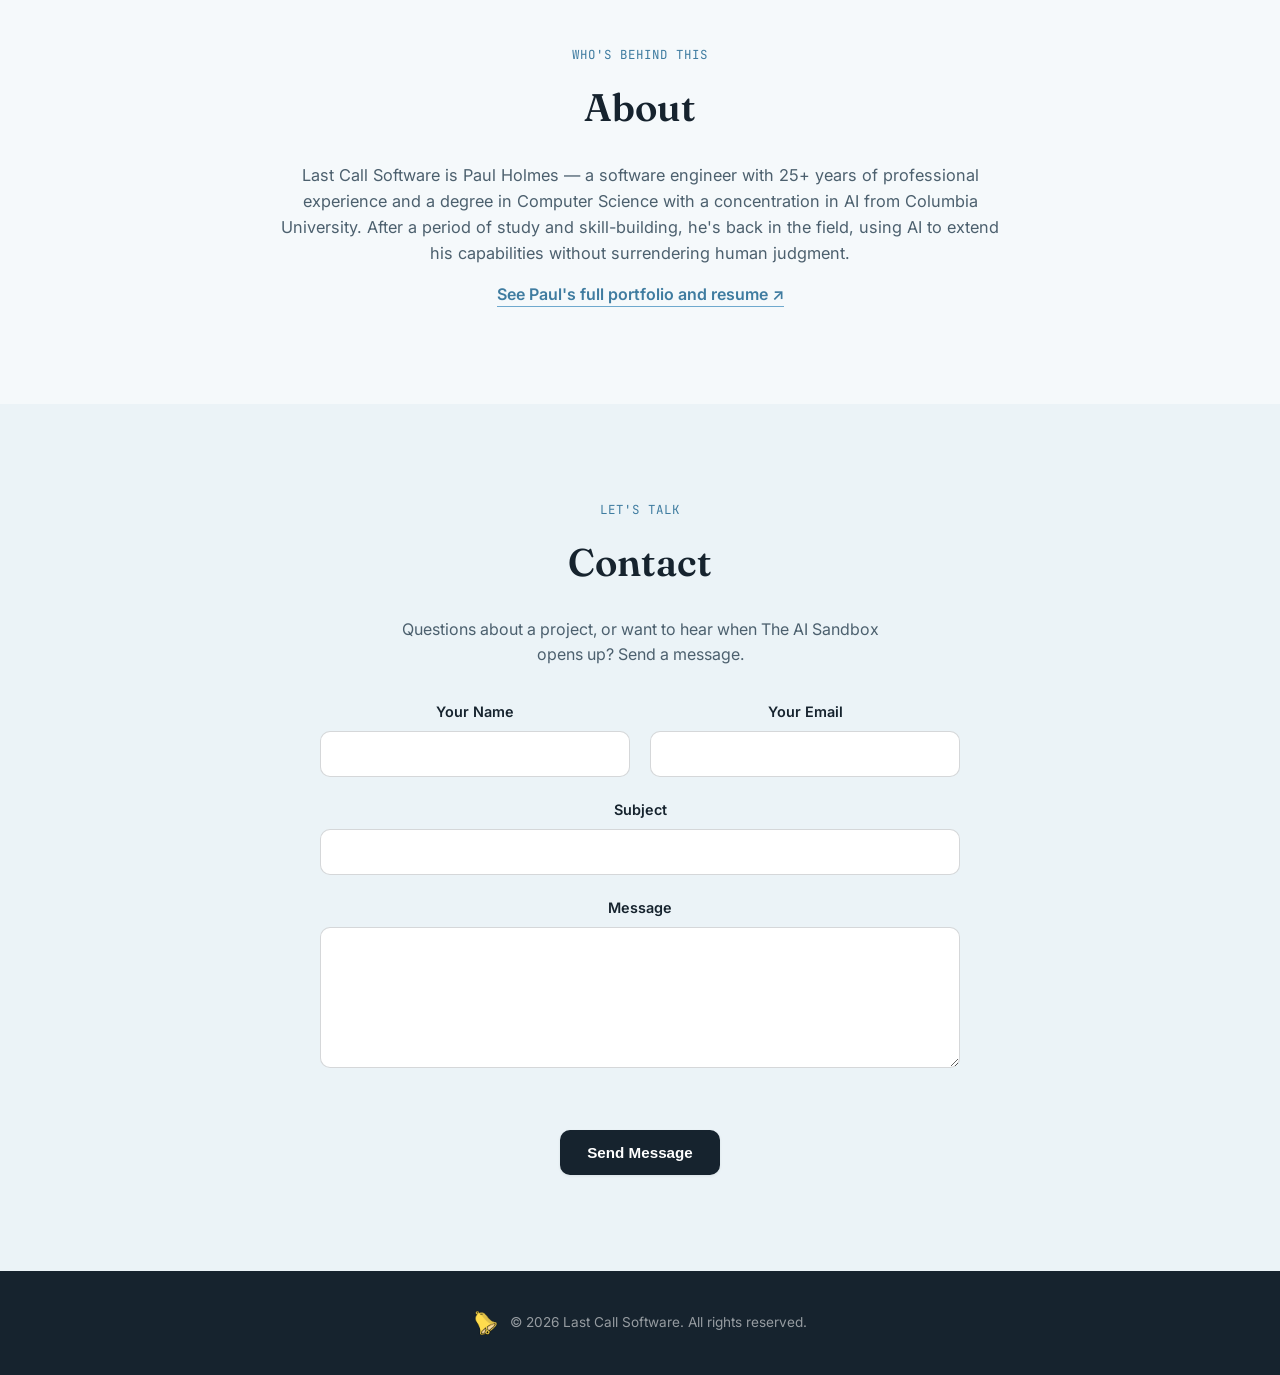
==== commit 48e5b15f: "fix typo" ====
--- a/lastcallsoftware/index.html
+++ b/lastcallsoftware/index.html
@@ -115,7 +115,7 @@
       <h2 class="section-title">About</h2>
       <p class="about-text">
         Last Call Software is Paul Holmes — a software engineer with 25+ years
-        of professional experience and a degreee in Computer Science with a 
+        of professional experience and a degree in Computer Science with a 
         concentration in AI from Columbia University.
         After a period of study and skill-building, he's back in the field,
         using AI to extend his capabilities without surrendering human judgment.
